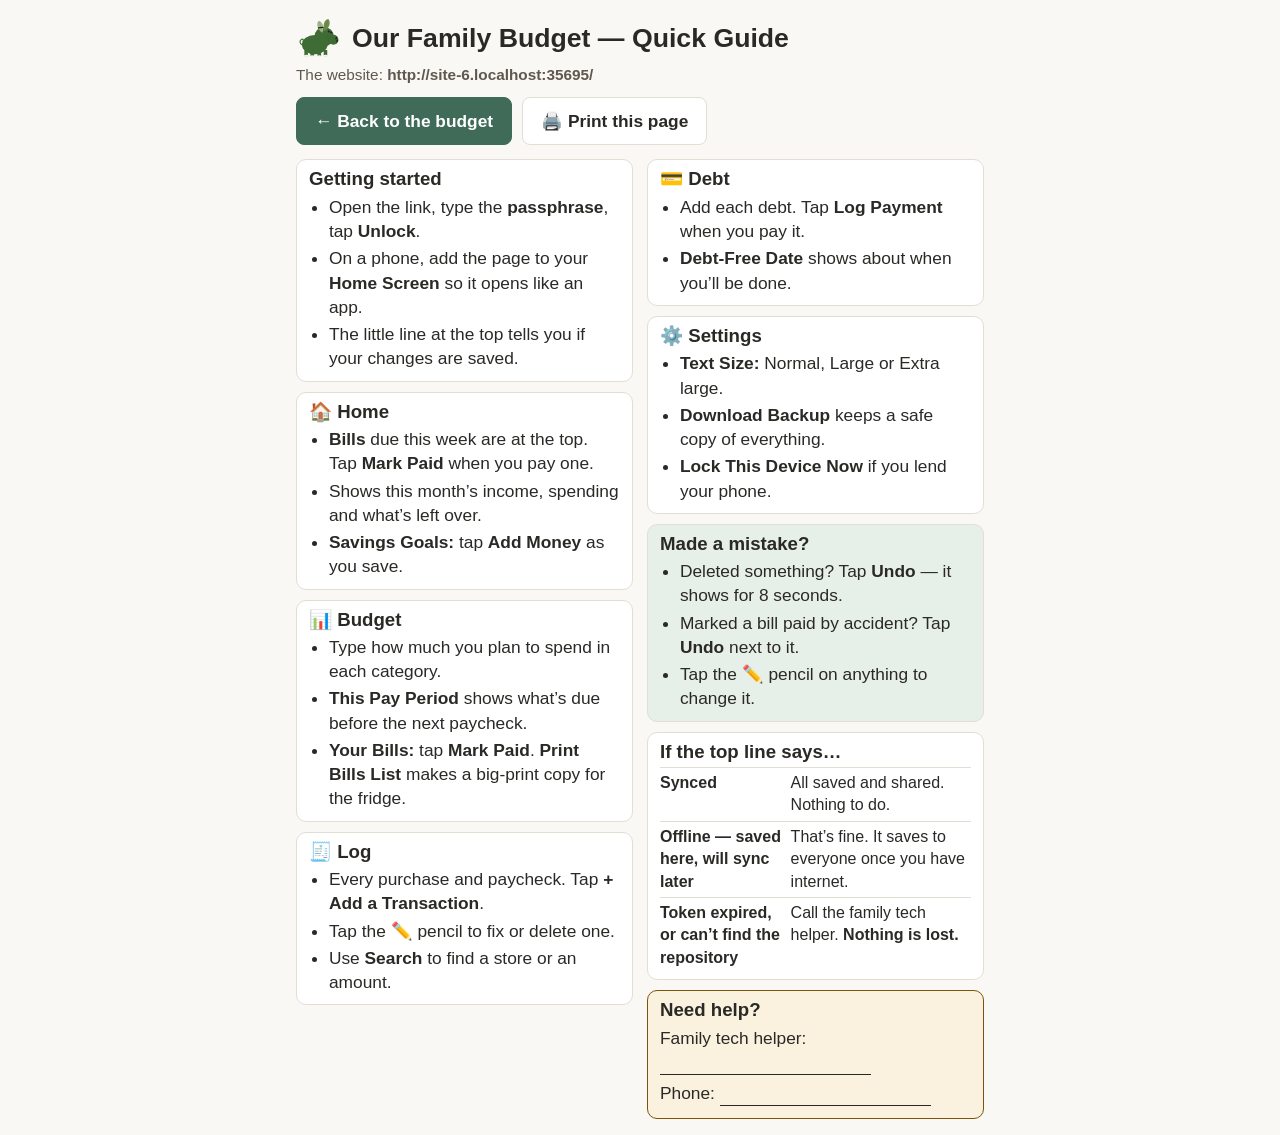
==== help.html @ 54573aed "Add a one-page Quick Guide and a recovery guide; fix new-phone passphrase overwrite - help.html: a l" ====
<!DOCTYPE html>
<html lang="en">
<head>
<meta charset="UTF-8">
<meta name="viewport" content="width=device-width, initial-scale=1.0">
<meta name="color-scheme" content="light dark">
<title>Quick Guide — Our Family Budget</title>
<link rel="icon" type="image/svg+xml" href="favicon.svg">
<style>
  /* Stands on its own (no other files needed) so it prints and works offline. */
  :root {
    --bg: #faf8f5; --card: #ffffff; --border: #e3ded3; --text: #2b2926; --muted: #5f584d;
    --primary: #3f6b58; --on-primary: #ffffff; --tint: #e7efe9; --warn-bg: #faf1de; --warn: #7a540c;
  }
  @media (prefers-color-scheme: dark) {
    :root {
      --bg: #22201d; --card: #2c2a26; --border: #47433c; --text: #f3f0ea; --muted: #b8b1a4;
      --primary: #6fa78e; --on-primary: #10160b; --tint: #2a3a32; --warn-bg: #3a3122; --warn: #d9ab52;
    }
  }
  * { box-sizing: border-box; }
  html { -webkit-text-size-adjust: 100%; text-size-adjust: 100%; }
  body {
    margin: 0; background: var(--bg); color: var(--text);
    font-family: -apple-system, "Segoe UI", Roboto, Helvetica, Arial, sans-serif;
    font-size: 13pt; line-height: 1.4; overflow-wrap: anywhere;
  }
  main { max-width: 7.5in; margin: 0 auto; padding: 16px; }
  header { display: flex; align-items: center; gap: 12px; margin-bottom: 4px; }
  header img { width: 44px; height: 44px; flex: none; }
  h1 { font-size: 20pt; line-height: 1.15; margin: 0; }
  .where { color: var(--muted); font-size: 11.5pt; margin: 2px 0 12px; }
  .actions { display: flex; gap: 10px; flex-wrap: wrap; margin: 0 0 14px; }
  .actions a, .actions button {
    display: inline-flex; align-items: center; justify-content: center; min-height: 48px; padding: 8px 18px;
    border-radius: 8px; border: 1px solid var(--border); background: var(--card); color: var(--text);
    font: inherit; font-size: 13pt; font-weight: 600; text-decoration: none; cursor: pointer;
  }
  .actions .primary { background: var(--primary); border-color: var(--primary); color: var(--on-primary); }
  .grid { column-count: 2; column-gap: 14px; }
  section { break-inside: avoid; background: var(--card); border: 1px solid var(--border); border-radius: 10px; padding: 8px 12px 6px; margin: 0 0 10px; }
  h2 { font-size: 14pt; line-height: 1.2; margin: 0 0 4px; }
  ul { margin: 0 0 4px; padding-left: 1.15em; }
  li { margin: 0 0 3px; }
  b { font-weight: 700; }
  .help { background: var(--tint); }
  .status { width: 100%; border-collapse: collapse; font-size: 12pt; }
  .status td { padding: 4px 0; border-top: 1px solid var(--border); vertical-align: top; }
  .status td:first-child { font-weight: 700; padding-right: 8px; width: 42%; }
  .tech { background: var(--warn-bg); border-color: var(--warn); }
  .tech p { margin: 0 0 6px; }
  .line { display: inline-block; min-width: 2.2in; border-bottom: 1.5px solid var(--text); }
  @media (max-width: 640px) { .grid { column-count: 1; } body { font-size: 14pt; } }
  @media print {
    @page { margin: 0.5in; }
    html, body { background: #ffffff; color: #000000; }
    :root { --card: #ffffff; --border: #777777; --text: #000000; --muted: #222222; --tint: #ffffff; --warn-bg: #ffffff; --warn: #000000; --primary: #000000; }
    body { font-size: 12pt; line-height: 1.3; }
    main { padding: 0; max-width: none; }
    .no-print { display: none !important; }
    h1 { font-size: 18pt; }
    .where { margin-bottom: 8px; font-size: 11pt; }
    h2 { font-size: 13pt; }
    section { border: 1.5px solid #000000; padding: 6px 10px 3px; margin-bottom: 8px; }
    li { margin-bottom: 2px; }
    .status { font-size: 11.5pt; }
    h1, h2 { color: #000000; }
  }
</style>
</head>
<body>
<main>
  <header>
    <img src="favicon.svg" alt="">
    <h1>Our Family Budget — Quick Guide</h1>
  </header>
  <p class="where">The website: <b id="where">the link you were given</b></p>

  <div class="actions no-print">
    <a class="primary" href="index.html">← Back to the budget</a>
    <button type="button" id="print-btn">🖨️ Print this page</button>
  </div>

  <div class="grid">
    <section>
      <h2>Getting started</h2>
      <ul>
        <li>Open the link, type the <b>passphrase</b>, tap <b>Unlock</b>.</li>
        <li>On a phone, add the page to your <b>Home Screen</b> so it opens like an app.</li>
        <li>The little line at the top tells you if your changes are saved.</li>
      </ul>
    </section>

    <section>
      <h2>🏠 Home</h2>
      <ul>
        <li><b>Bills</b> due this week are at the top. Tap <b>Mark Paid</b> when you pay one.</li>
        <li>Shows this month’s income, spending and what’s left over.</li>
        <li><b>Savings Goals:</b> tap <b>Add Money</b> as you save.</li>
      </ul>
    </section>

    <section>
      <h2>📊 Budget</h2>
      <ul>
        <li>Type how much you plan to spend in each category.</li>
        <li><b>This Pay Period</b> shows what’s due before the next paycheck.</li>
        <li><b>Your Bills:</b> tap <b>Mark Paid</b>. <b>Print Bills List</b> makes a big-print copy for the fridge.</li>
      </ul>
    </section>

    <section>
      <h2>🧾 Log</h2>
      <ul>
        <li>Every purchase and paycheck. Tap <b>+ Add a Transaction</b>.</li>
        <li>Tap the ✏️ pencil to fix or delete one.</li>
        <li>Use <b>Search</b> to find a store or an amount.</li>
      </ul>
    </section>

    <section>
      <h2>💳 Debt</h2>
      <ul>
        <li>Add each debt. Tap <b>Log Payment</b> when you pay it.</li>
        <li><b>Debt-Free Date</b> shows about when you’ll be done.</li>
      </ul>
    </section>

    <section>
      <h2>⚙️ Settings</h2>
      <ul>
        <li><b>Text Size:</b> Normal, Large or Extra large.</li>
        <li><b>Download Backup</b> keeps a safe copy of everything.</li>
        <li><b>Lock This Device Now</b> if you lend your phone.</li>
      </ul>
    </section>

    <section class="help">
      <h2>Made a mistake?</h2>
      <ul>
        <li>Deleted something? Tap <b>Undo</b> — it shows for 8 seconds.</li>
        <li>Marked a bill paid by accident? Tap <b>Undo</b> next to it.</li>
        <li>Tap the ✏️ pencil on anything to change it.</li>
      </ul>
    </section>

    <section>
      <h2>If the top line says…</h2>
      <table class="status">
        <tr><td>Synced</td><td>All saved and shared. Nothing to do.</td></tr>
        <tr><td>Offline — saved here, will sync later</td><td>That’s fine. It saves to everyone once you have internet.</td></tr>
        <tr><td>Token expired, or can’t find the repository</td><td>Call the family tech helper. <b>Nothing is lost.</b></td></tr>
      </table>
    </section>

    <section class="tech">
      <h2>Need help?</h2>
      <p>Family tech helper: <span class="line">&nbsp;</span></p>
      <p>Phone: <span class="line">&nbsp;</span></p>
    </section>
  </div>
</main>
<script>
  // Show this site's own address, so the printed copy says where to go.
  (function () {
    var where = document.getElementById("where");
    if (where && /^https?:/.test(location.href)) where.textContent = location.href.replace(/help\.html.*$/, "");
    var btn = document.getElementById("print-btn");
    if (btn) btn.addEventListener("click", function () { window.print(); });
  })();
</script>
</body>
</html>
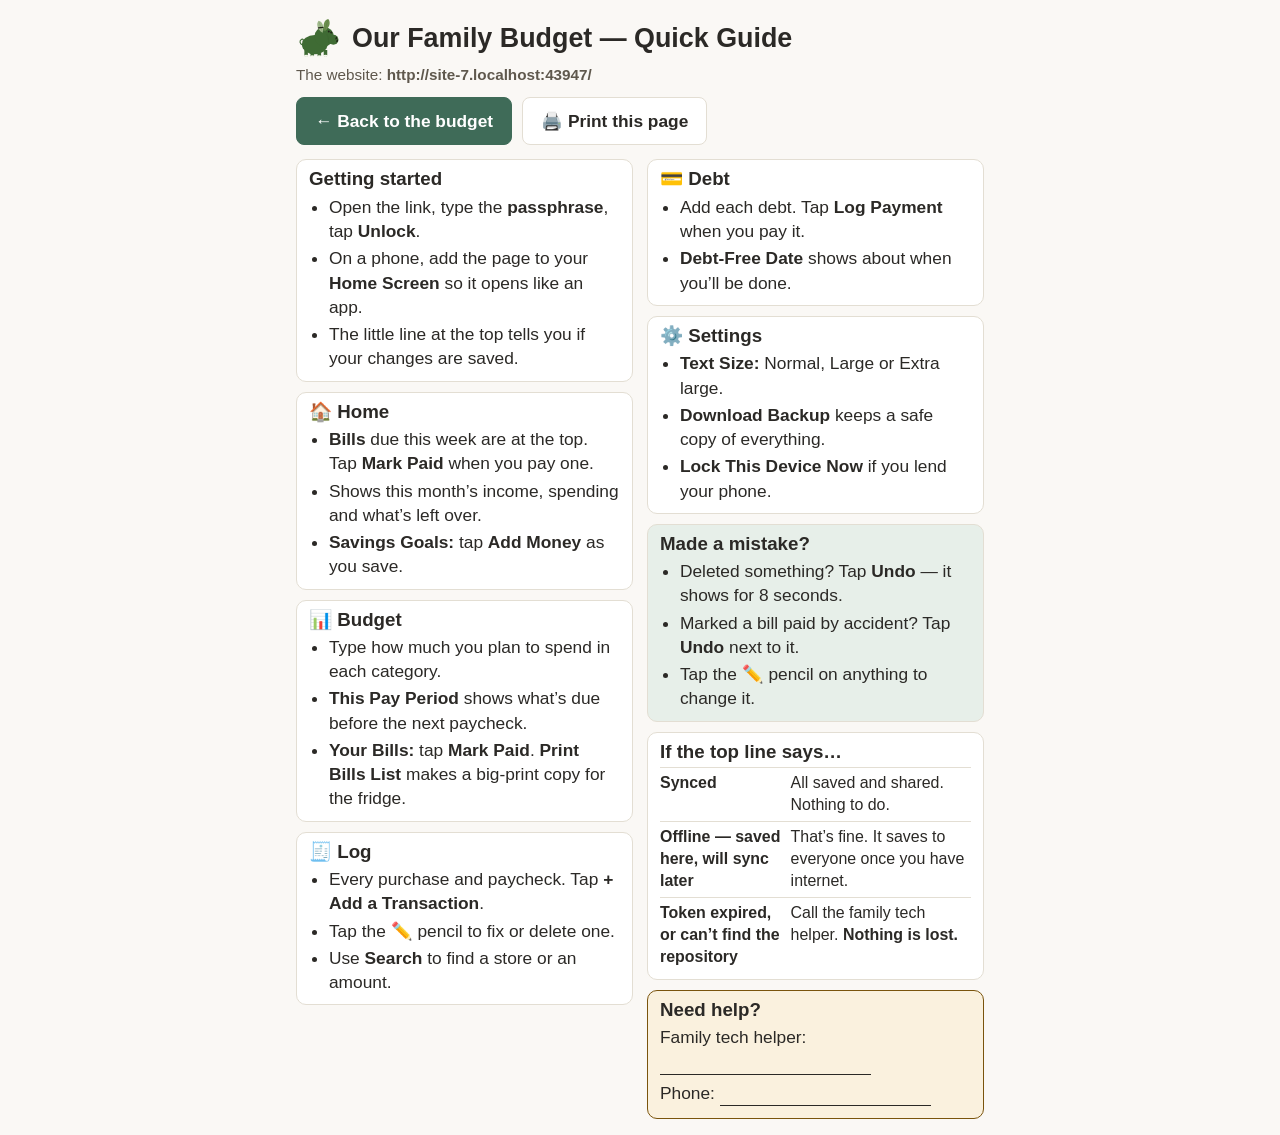
==== commit 0b3eb403: "Fix bugs found by a second, independent full review Three independent reviewers read the data/sync l" ====
--- a/help.html
+++ b/help.html
@@ -19,51 +19,54 @@
     }
   }
   * { box-sizing: border-box; }
-  html { -webkit-text-size-adjust: 100%; text-size-adjust: 100%; }
+  html { -webkit-text-size-adjust: 100%; text-size-adjust: 100%; font-size: 13pt; }
+  html[data-text-size="large"] { font-size: 15pt; }    /* the same choice as Settings > Text Size in the app */
+  html[data-text-size="xlarge"] { font-size: 17pt; }
   body {
     margin: 0; background: var(--bg); color: var(--text);
     font-family: -apple-system, "Segoe UI", Roboto, Helvetica, Arial, sans-serif;
-    font-size: 13pt; line-height: 1.4; overflow-wrap: anywhere;
+    font-size: 1rem; line-height: 1.4; overflow-wrap: anywhere;
   }
   main { max-width: 7.5in; margin: 0 auto; padding: 16px; }
   header { display: flex; align-items: center; gap: 12px; margin-bottom: 4px; }
   header img { width: 44px; height: 44px; flex: none; }
-  h1 { font-size: 20pt; line-height: 1.15; margin: 0; }
-  .where { color: var(--muted); font-size: 11.5pt; margin: 2px 0 12px; }
+  h1 { font-size: 1.55rem; line-height: 1.15; margin: 0; }
+  .where { color: var(--muted); font-size: 0.88rem; margin: 2px 0 12px; }
   .actions { display: flex; gap: 10px; flex-wrap: wrap; margin: 0 0 14px; }
   .actions a, .actions button {
     display: inline-flex; align-items: center; justify-content: center; min-height: 48px; padding: 8px 18px;
     border-radius: 8px; border: 1px solid var(--border); background: var(--card); color: var(--text);
-    font: inherit; font-size: 13pt; font-weight: 600; text-decoration: none; cursor: pointer;
+    font: inherit; font-size: 1rem; font-weight: 600; text-decoration: none; cursor: pointer;
   }
   .actions .primary { background: var(--primary); border-color: var(--primary); color: var(--on-primary); }
   .grid { column-count: 2; column-gap: 14px; }
   section { break-inside: avoid; background: var(--card); border: 1px solid var(--border); border-radius: 10px; padding: 8px 12px 6px; margin: 0 0 10px; }
-  h2 { font-size: 14pt; line-height: 1.2; margin: 0 0 4px; }
+  h2 { font-size: 1.08rem; line-height: 1.2; margin: 0 0 4px; }
   ul { margin: 0 0 4px; padding-left: 1.15em; }
   li { margin: 0 0 3px; }
   b { font-weight: 700; }
   .help { background: var(--tint); }
-  .status { width: 100%; border-collapse: collapse; font-size: 12pt; }
+  .status { width: 100%; border-collapse: collapse; font-size: 0.92rem; }
   .status td { padding: 4px 0; border-top: 1px solid var(--border); vertical-align: top; }
   .status td:first-child { font-weight: 700; padding-right: 8px; width: 42%; }
   .tech { background: var(--warn-bg); border-color: var(--warn); }
   .tech p { margin: 0 0 6px; }
   .line { display: inline-block; min-width: 2.2in; border-bottom: 1.5px solid var(--text); }
-  @media (max-width: 640px) { .grid { column-count: 1; } body { font-size: 14pt; } }
+  @media (max-width: 640px) { .grid { column-count: 1; } }
   @media print {
     @page { margin: 0.5in; }
+    html, html[data-text-size] { font-size: 12pt; }  /* the printed page is always the same size */
     html, body { background: #ffffff; color: #000000; }
     :root { --card: #ffffff; --border: #777777; --text: #000000; --muted: #222222; --tint: #ffffff; --warn-bg: #ffffff; --warn: #000000; --primary: #000000; }
-    body { font-size: 12pt; line-height: 1.3; }
+    body { line-height: 1.3; }
     main { padding: 0; max-width: none; }
     .no-print { display: none !important; }
-    h1 { font-size: 18pt; }
-    .where { margin-bottom: 8px; font-size: 11pt; }
-    h2 { font-size: 13pt; }
+    h1 { font-size: 1.5rem; }
+    .where { margin-bottom: 8px; font-size: 0.92rem; }
+    h2 { font-size: 1.08rem; }
     section { border: 1.5px solid #000000; padding: 6px 10px 3px; margin-bottom: 8px; }
     li { margin-bottom: 2px; }
-    .status { font-size: 11.5pt; }
+    .status { font-size: 0.95rem; }
     h1, h2 { color: #000000; }
   }
 </style>
@@ -165,6 +168,10 @@
   (function () {
     var where = document.getElementById("where");
     if (where && /^https?:/.test(location.href)) where.textContent = location.href.replace(/help\.html.*$/, "");
+    try {
+      var size = localStorage.getItem("familyBudget.textSize");
+      if (size === "large" || size === "xlarge") document.documentElement.setAttribute("data-text-size", size);
+    } catch (e) { /* storage blocked: normal size */ }
     var btn = document.getElementById("print-btn");
     if (btn) btn.addEventListener("click", function () { window.print(); });
   })();
